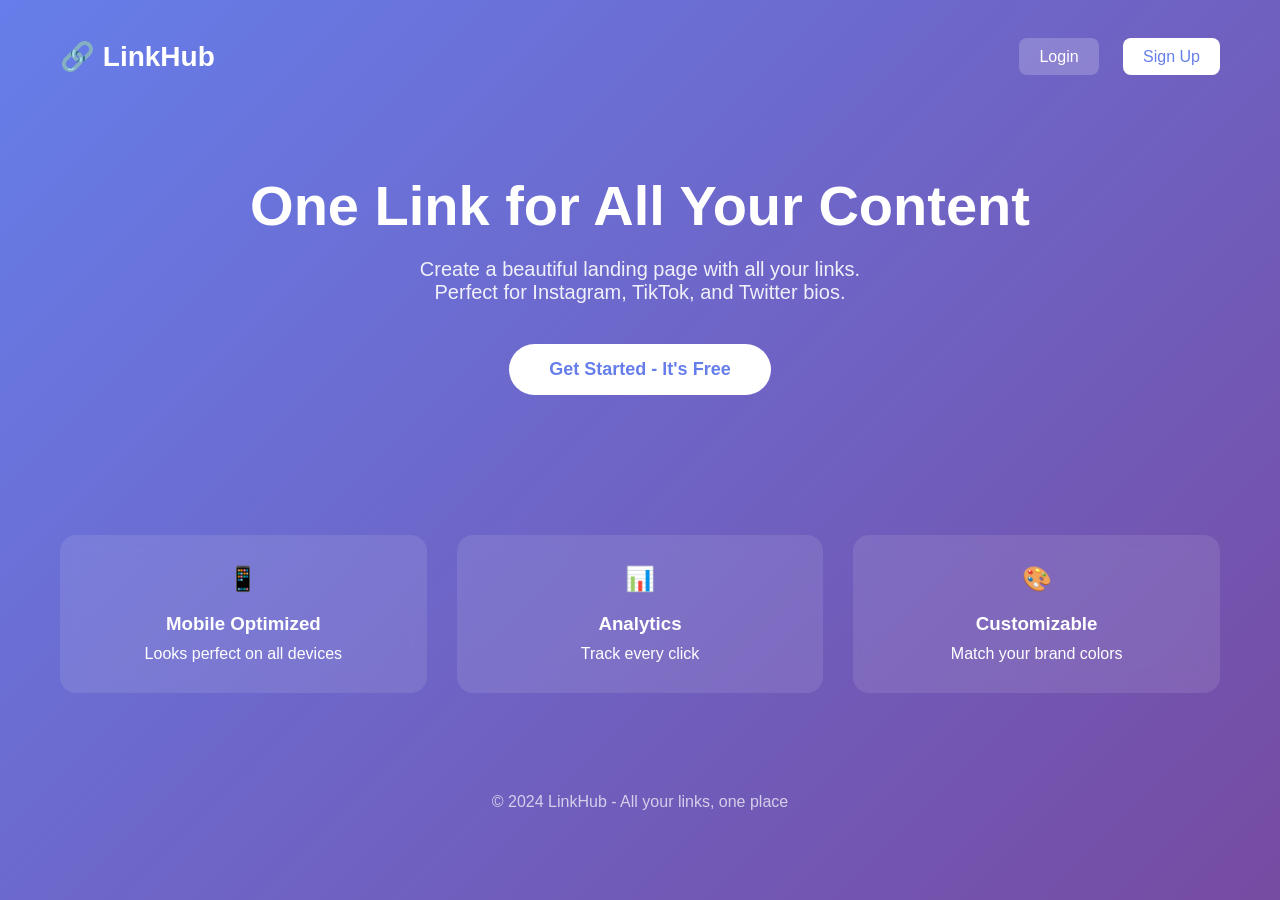
==== frontend/index.html @ a07dec97 "Initial commit: LinkHub - Full stack link-in-bio platform with Terraform, Flask backend, and HTML/CS" ====
<!DOCTYPE html>
<html lang="en">
<head>
    <meta charset="UTF-8">
    <meta name="viewport" content="width=device-width, initial-scale=1.0">
    <title>LinkHub - One Link for All Your Content</title>
    <style>
        * {
            margin: 0;
            padding: 0;
            box-sizing: border-box;
        }
        
        body {
            font-family: -apple-system, BlinkMacSystemFont, 'Segoe UI', Roboto, sans-serif;
            background: linear-gradient(135deg, #667eea 0%, #764ba2 100%);
            min-height: 100vh;
            color: white;
        }
        
        .container {
            max-width: 1200px;
            margin: 0 auto;
            padding: 20px;
        }
        
        nav {
            display: flex;
            justify-content: space-between;
            align-items: center;
            padding: 20px 0;
        }
        
        .logo {
            font-size: 28px;
            font-weight: bold;
        }
        
        .nav-buttons a {
            color: white;
            text-decoration: none;
            margin-left: 20px;
            padding: 10px 20px;
            border-radius: 8px;
            transition: 0.3s;
        }
        
        .nav-buttons a:first-child {
            background: rgba(255,255,255,0.2);
        }
        
        .nav-buttons a:last-child {
            background: white;
            color: #667eea;
        }
        
        .hero {
            text-align: center;
            padding: 80px 20px;
        }
        
        .hero h1 {
            font-size: 56px;
            margin-bottom: 20px;
        }
        
        .hero p {
            font-size: 20px;
            margin-bottom: 40px;
            opacity: 0.9;
        }
        
        .btn {
            display: inline-block;
            padding: 15px 40px;
            font-size: 18px;
            background: white;
            color: #667eea;
            text-decoration: none;
            border-radius: 50px;
            font-weight: bold;
            transition: 0.3s;
        }
        
        .btn:hover {
            transform: translateY(-3px);
            box-shadow: 0 10px 20px rgba(0,0,0,0.2);
        }
        
        .features {
            display: grid;
            grid-template-columns: repeat(auto-fit, minmax(250px, 1fr));
            gap: 30px;
            padding: 60px 0;
        }
        
        .feature {
            text-align: center;
            padding: 30px;
            background: rgba(255,255,255,0.1);
            border-radius: 16px;
            backdrop-filter: blur(10px);
        }
        
        .feature h3 {
            margin: 20px 0 10px;
        }
        
        .footer {
            text-align: center;
            padding: 40px;
            opacity: 0.7;
        }
        
        @media (max-width: 768px) {
            .hero h1 { font-size: 36px; }
            .hero p { font-size: 16px; }
        }
    </style>
</head>
<body>
    <div class="container">
        <nav>
            <div class="logo">🔗 LinkHub</div>
            <div class="nav-buttons">
                <a href="login.html">Login</a>
                <a href="signup.html">Sign Up</a>
            </div>
        </nav>
        
        <div class="hero">
            <h1>One Link for All Your Content</h1>
            <p>Create a beautiful landing page with all your links. <br> Perfect for Instagram, TikTok, and Twitter bios.</p>
            <a href="signup.html" class="btn">Get Started - It's Free</a>
        </div>
        
        <div class="features">
            <div class="feature">
                <h2>📱</h2>
                <h3>Mobile Optimized</h3>
                <p>Looks perfect on all devices</p>
            </div>
            <div class="feature">
                <h2>📊</h2>
                <h3>Analytics</h3>
                <p>Track every click</p>
            </div>
            <div class="feature">
                <h2>🎨</h2>
                <h3>Customizable</h3>
                <p>Match your brand colors</p>
            </div>
        </div>
        
        <div class="footer">
            <p>&copy; 2024 LinkHub - All your links, one place</p>
        </div>
    </div>
</body>
</html>
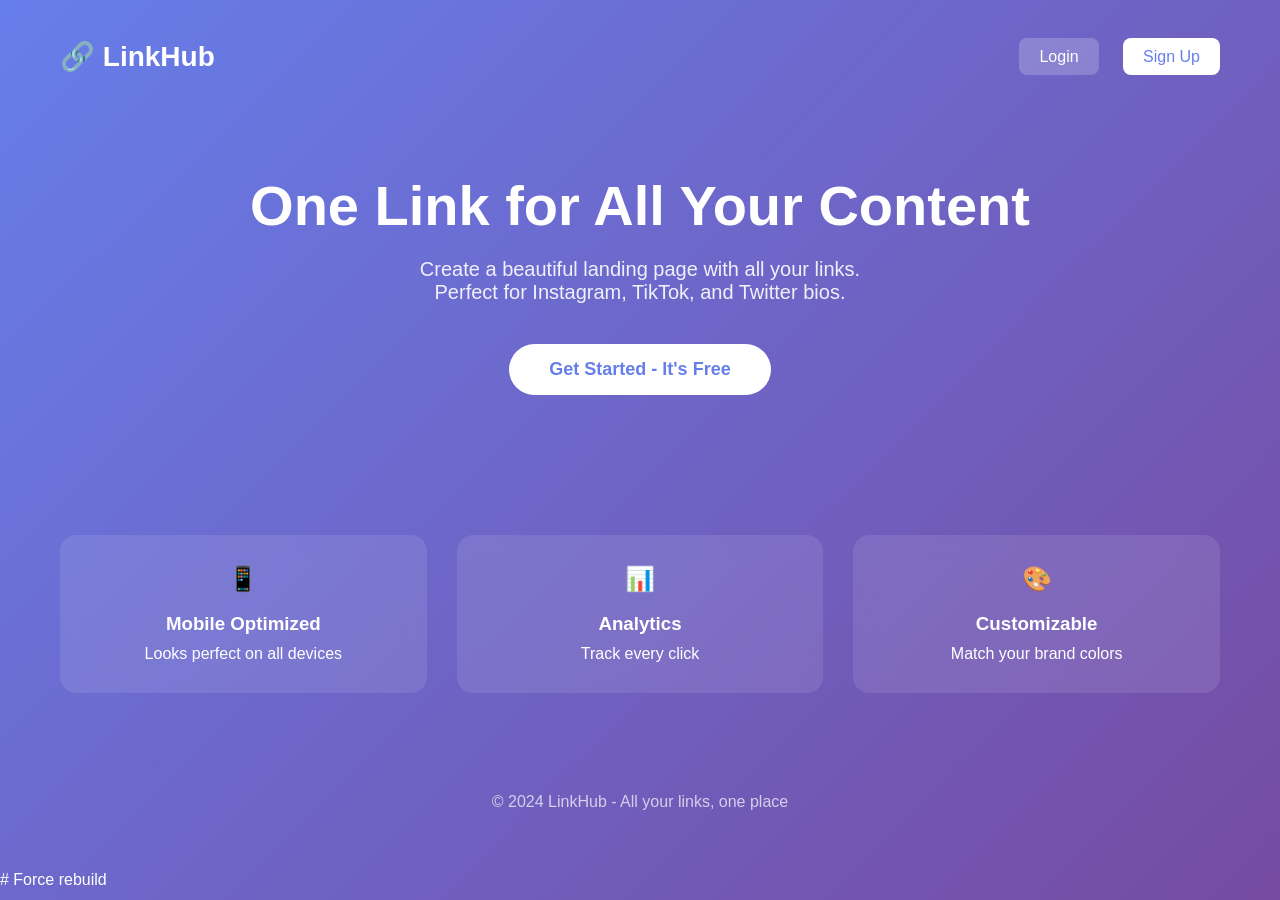
==== commit 0aee143c: "Force Amplify rebuild" ====
--- a/frontend/index.html
+++ b/frontend/index.html
@@ -157,4 +157,4 @@
         </div>
     </div>
 </body>
-</html>+</html># Force rebuild
